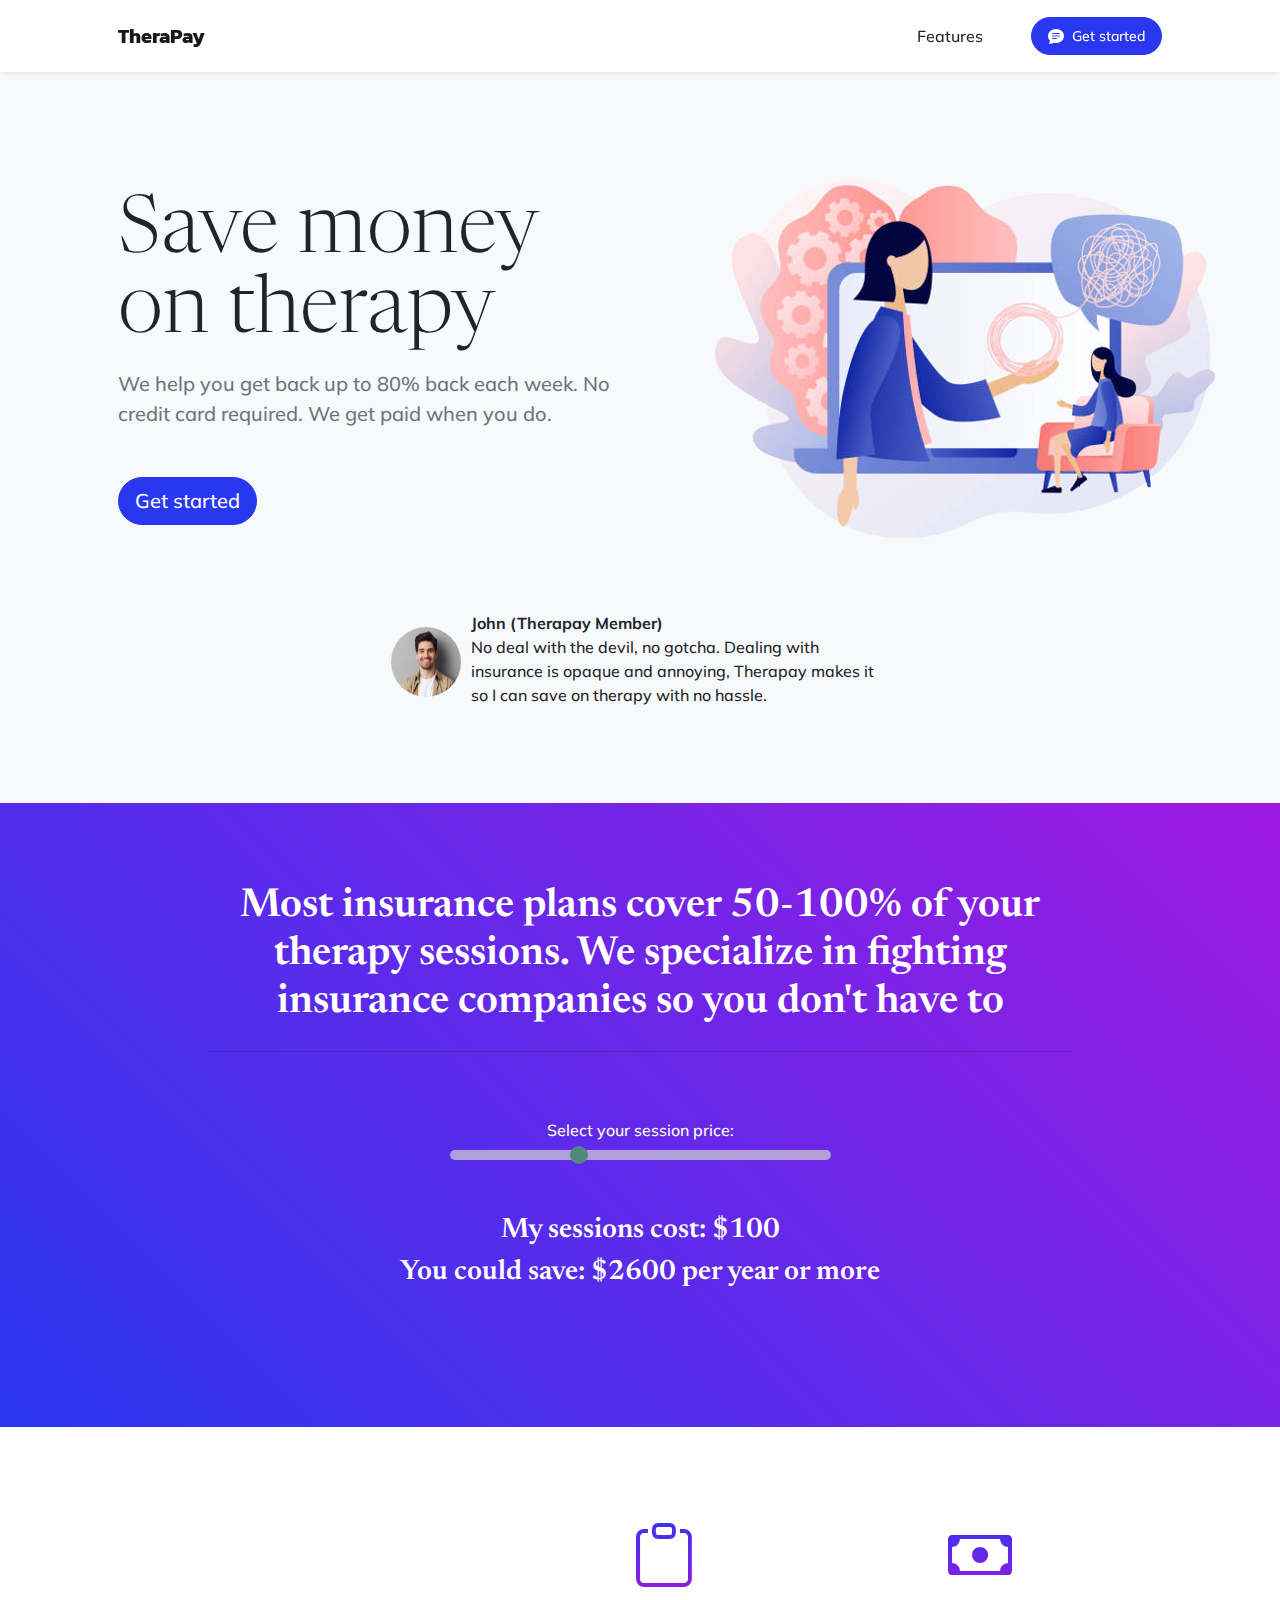
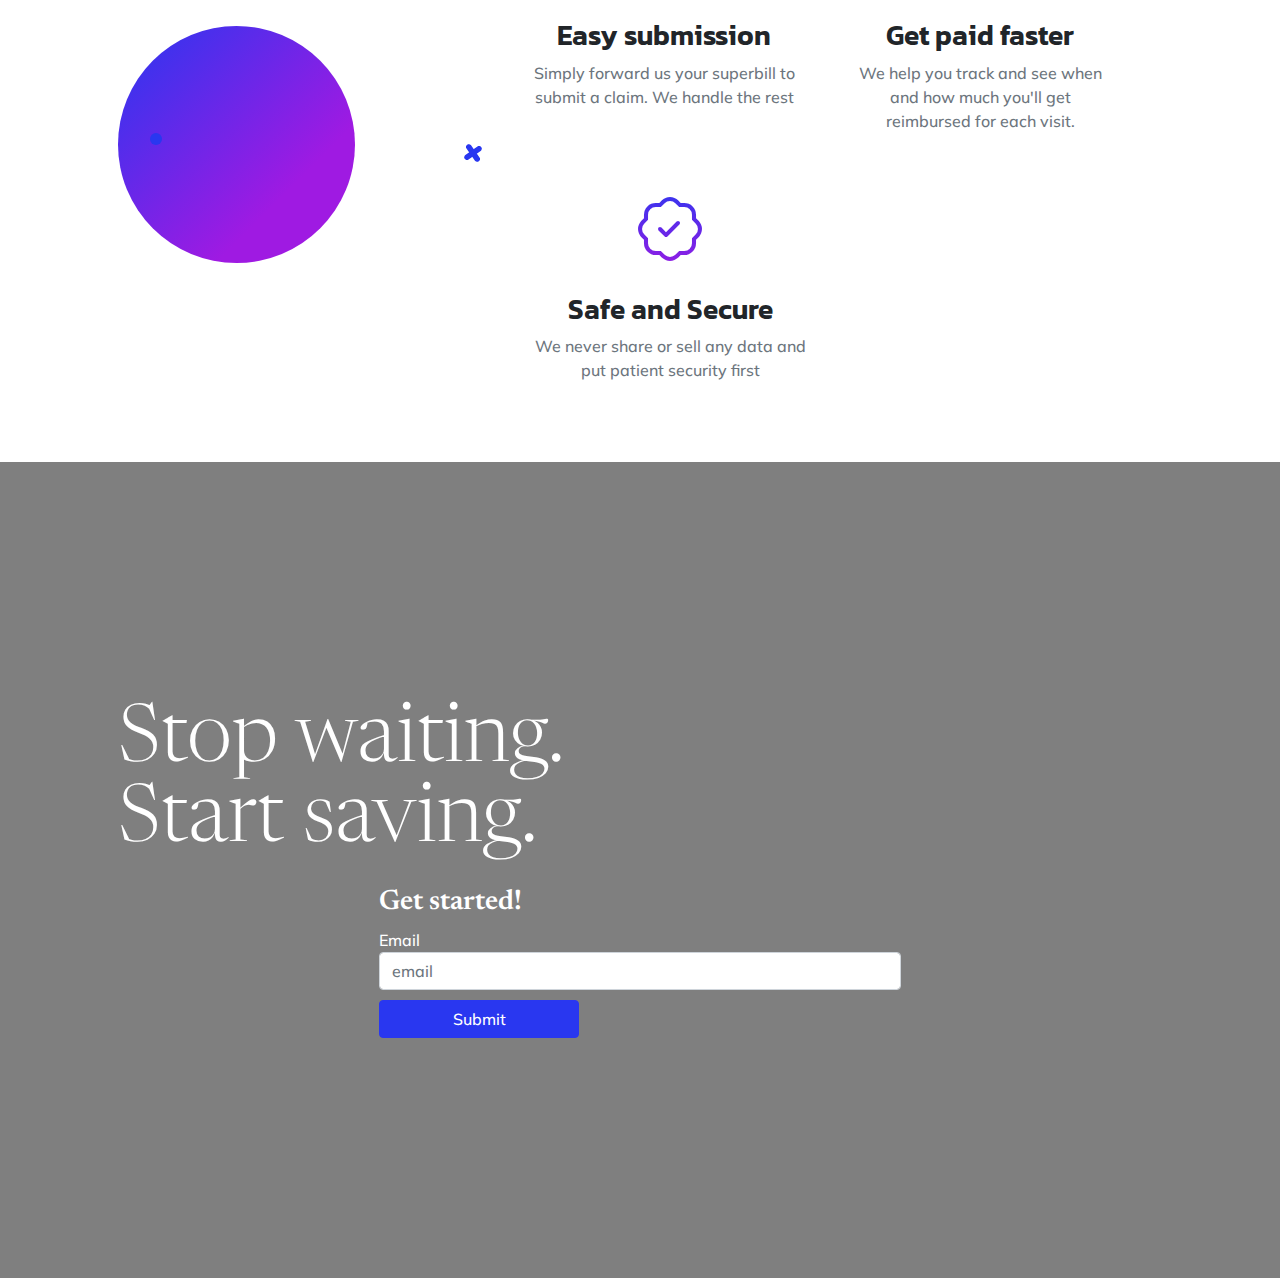
==== index.html @ 112560be "new landing" ====
<!DOCTYPE html>
<html lang="en">

<head>
    <meta charset="utf-8" />
    <meta name="viewport" content="width=device-width, initial-scale=1, shrink-to-fit=no" />
    <meta name="description" content="" />
    <meta name="author" content="" />
    <title>TheraPay</title>
    <link rel="icon" type="image/x-icon" href="assets/favicon.ico" />
    <!-- Bootstrap icons-->
    <link href="https://cdn.jsdelivr.net/npm/bootstrap-icons@1.5.0/font/bootstrap-icons.css" rel="stylesheet" />
    <!-- Google fonts-->
    <link rel="preconnect" href="https://fonts.gstatic.com" />
    <link href="https://fonts.googleapis.com/css2?family=Newsreader:ital,wght@0,600;1,600&amp;display=swap"
        rel="stylesheet" />
    <link
        href="https://fonts.googleapis.com/css2?family=Mulish:ital,wght@0,300;0,500;0,600;0,700;1,300;1,500;1,600;1,700&amp;display=swap"
        rel="stylesheet" />
    <link href="https://fonts.googleapis.com/css2?family=Kanit:ital,wght@0,400;1,400&amp;display=swap"
        rel="stylesheet" />
    <!-- Core theme CSS (includes Bootstrap)-->
    <link href="css/styles.css" rel="stylesheet" />
</head>

<body id="page-top">
    <!-- Navigation-->
    <nav class="navbar navbar-expand-lg navbar-light fixed-top shadow-sm" id="mainNav">
        <div class="container px-5">
            <a class="navbar-brand fw-bold" href="#page-top">TheraPay</a>
            <button class="navbar-toggler" type="button" data-bs-toggle="collapse" data-bs-target="#navbarResponsive"
                aria-controls="navbarResponsive" aria-expanded="false" aria-label="Toggle navigation">
                Menu
                <i class="bi-list"></i>
            </button>
            <div class="collapse navbar-collapse" id="navbarResponsive">
                <ul class="navbar-nav ms-auto me-4 my-3 my-lg-0">
                    <li class="nav-item"><a class="nav-link me-lg-3" href="#features">Features</a></li>
                    <!-- <li class="nav-item"><a class="nav-link me-lg-3" href="#download">Sign Up</a></li> -->
                </ul>
                <a href="#emailForm" class="btn btn-primary rounded-pill px-3 mb-2 mb-lg-0">
                    <span class="d-flex align-items-center">
                        <i class="bi-chat-text-fill me-2"></i>
                        <span class="small">Get started</span>
                    </span>
                </a>
            </div>
        </div>
    </nav>
    <!-- Mashead header-->
    <header class="masthead">
        <div class="container px-5">
            <div class="row gx-5 align-items-center">
                <div class="col-lg-6">
                    <!-- Mashead text and app badges-->
                    <div class="mb-5 mb-lg-0 text-center text-lg-start">
                        <h1 class="display-1 lh-1 mb-3">Save money on therapy</h1>
                        <p class="lead fw-normal text-muted mb-5">We help you get back up to 80% back each week. No
                            credit card required. We get paid when you do.</p>
                        <div class="d-flex flex-column flex-lg-row align-items-center">
                            <a href="#emailForm">
                                <div class="btn btn-primary rounded-pill btn-lg">Get started</div>
                            </a>
                            <!-- <a class="me-lg-3 mb-4 mb-lg-0" href="#!"><img class="app-badge"
                                    src="assets/img/google-play-badge.svg" alt="..." /></a> -->
                            <!-- <a href="#!"><img class="app-badge" src="assets/img/app-store-badge.svg" alt="..." /></a> -->
                        </div>
                    </div>
                </div>
                <div class="col-lg-6">
                    <!-- Masthead device mockup feature-->
                    <!-- <div class="masthead-device-mockup">
                        <svg class="circle" viewBox="0 0 100 100" xmlns="http://www.w3.org/2000/svg">
                            <defs>
                                <linearGradient id="circleGradient" gradientTransform="rotate(45)">
                                    <stop class="gradient-start-color" offset="0%"></stop>
                                    <stop class="gradient-end-color" offset="100%"></stop>
                                </linearGradient>
                            </defs>
                            <circle cx="50" cy="50" r="50"></circle>
                        </svg><svg class="shape-1 d-none d-sm-block" viewBox="0 0 240.83 240.83"
                            xmlns="http://www.w3.org/2000/svg">
                            <rect x="-32.54" y="78.39" width="305.92" height="84.05" rx="42.03"
                                transform="translate(120.42 -49.88) rotate(45)"></rect>
                            <rect x="-32.54" y="78.39" width="305.92" height="84.05" rx="42.03"
                                transform="translate(-49.88 120.42) rotate(-45)"></rect>
                        </svg><svg class="shape-2 d-none d-sm-block" viewBox="0 0 100 100"
                            xmlns="http://www.w3.org/2000/svg">
                            <circle cx="50" cy="50" r="50"></circle>
                        </svg> -->
                    <img src="./assets/img/therapy.png" class="hide-mobile" />
                    <!-- <div class="device-wrapper">
                            <div class="device" data-device="iPhoneX" data-orientation="portrait" data-color="black">
                                <div class="screen bg-black">
                                    
                                </div>
                            </div>
                        </div> -->
                </div>
                <div class="col-lg-6 offset-lg-3" style="margin-top: 35px;align-items: center; justify-content: center; display: flex;">
                    <img src="./assets/john.png" style="height: 70px; width: 70px; border-radius: 100%;">
                    <div style="margin-left: 10px;padding-top: 10px;">
                        <b>John (Therapay Member)</b>
                        <p>No deal with the devil, no gotcha. Dealing with insurance is opaque and annoying,
                            Therapay makes it so I can save on therapy with no hassle.</p>
                    </div>
                </div>
            </div>
        </div>
        </div>
    </header>
    <!-- Quote/testimonial aside-->
    <aside class="text-center bg-gradient-primary-to-secondary">
        <div class="container px-5">
            <div class="row gx-5 justify-content-center">
                <div class="col-xl-10">
                    <div class="h2 fs-1 text-white mb-4">Most insurance plans cover 50-100% of your therapy sessions.
                        We specialize in fighting insurance companies so you don't have to </div>
                    <!-- <img src="assets/img/tnw-logo.svg" alt="..." style="height: 3rem" /> -->
                    <hr />
                    <form class="range-form">
                        <div class="">
                            <div class="col-md-6 offset-md-3">
                                <label for="formControlRange">Select your session price:</label>
                                <input type="range" min="50" max="200" value="100"
                                    class="form-control-range range-slider" id="myRange">
                            </div>
                            <br />
                            <br />
                            <div class="col-md-12">
                                <h3>
                                    My sessions cost: $<span id="demo">0</span>
                                </h3>
                            </div>
                            <div class="col-md-12">
                                <h3>
                                    You could save: $<span id="savings">0</span> per year or more
                                </h3>
                            </div>
                        </div>
                    </form>
                </div>
            </div>
        </div>
    </aside>
    <!-- App features section-->
    <section id="features">
        <div class="container px-5">
            <div class="row gx-5 align-items-center">
                <div class="col-lg-8 order-lg-1 mb-5 mb-lg-0">
                    <div class="container-fluid px-5">
                        <div class="row gx-5">
                            <div class="col-md-6 mb-5">
                                <!-- Feature item-->
                                <div class="text-center">
                                    <i class="bi-clipboard icon-feature text-gradient d-block mb-3"></i>
                                    <h3 class="font-alt">Easy submission</h3>
                                    <p class="text-muted mb-0">Simply forward us your superbill to submit a claim. We
                                        handle the rest</p>
                                </div>
                            </div>
                            <div class="col-md-6 mb-5">
                                <!-- Feature item-->
                                <div class="text-center">
                                    <i class="bi-cash icon-feature text-gradient d-block mb-3"></i>
                                    <h3 class="font-alt">Get paid faster</h3>
                                    <p class="text-muted mb-0">We help you track and see when and how much you'll get
                                        reimbursed for each visit.</p>
                                </div>
                            </div>
                        </div>
                        <div class="row">
                            <!-- <div class="col-md-6 mb-5 mb-md-0">
                                <div class="text-center">
                                    <i class="bi-pen icon-feature text-gradient d-block mb-3"></i>
                                    <h3 class="font-alt">Fair pricing</h3>
                                    <p class="text-muted mb-0">No</p>
                                </div>
                            </div> -->
                            <div class="col-md-6">
                                <!-- Feature item-->
                                <div class="text-center">
                                    <i class="bi-patch-check icon-feature text-gradient d-block mb-3"></i>
                                    <h3 class="font-alt">Safe and Secure</h3>
                                    <p class="text-muted mb-0">We never share or sell any data and put patient security
                                        first </p>
                                </div>
                            </div>
                        </div>
                    </div>
                </div>
                <div class="col-lg-4 order-lg-0">
                    <!-- Features section device mockup-->
                    <div class="features-device-mockup">
                        <svg class="circle" viewBox="0 0 100 100" xmlns="http://www.w3.org/2000/svg">
                            <defs>
                                <linearGradient id="circleGradient" gradientTransform="rotate(45)">
                                    <stop class="gradient-start-color" offset="0%"></stop>
                                    <stop class="gradient-end-color" offset="100%"></stop>
                                </linearGradient>
                            </defs>
                            <circle cx="50" cy="50" r="50"></circle>
                        </svg><svg class="shape-1 d-none d-sm-block" viewBox="0 0 240.83 240.83"
                            xmlns="http://www.w3.org/2000/svg">
                            <rect x="-32.54" y="78.39" width="305.92" height="84.05" rx="42.03"
                                transform="translate(120.42 -49.88) rotate(45)"></rect>
                            <rect x="-32.54" y="78.39" width="305.92" height="84.05" rx="42.03"
                                transform="translate(-49.88 120.42) rotate(-45)"></rect>
                        </svg><svg class="shape-2 d-none d-sm-block" viewBox="0 0 100 100"
                            xmlns="http://www.w3.org/2000/svg">
                            <circle cx="50" cy="50" r="50"></circle>
                        </svg>
                        <!-- <div class="device-wrapper">
                            <div class="device" data-device="iPhoneX" data-orientation="portrait" data-color="black">
                                <div class="screen bg-black">
                                    <video muted="muted" autoplay="" loop="" style="max-width: 100%; height: 100%">
                                        <source src="assets/img/demo-screen.mp4" type="video/mp4" />
                                    </video>
                                </div>
                            </div>
                        </div> -->
                    </div>
                </div>
            </div>
        </div>
    </section>
    <!-- Basic features section-->
    <!-- <section class="bg-light">
        <div class="container px-5">
            <div class="row gx-5 align-items-center justify-content-center justify-content-lg-between">
                <div class="col-12 col-lg-5">
                    <h2 class="display-4 lh-1 mb-4">Enter a new age of web design</h2>
                    <p class="lead fw-normal text-muted mb-5 mb-lg-0">This section is perfect for featuring some
                        information about your application, why it was built, the problem it solves, or anything else!
                        There's plenty of space for text here, so don't worry about writing too much.</p>
                </div>
                <div class="col-sm-8 col-md-6">
                    <div class="px-5 px-sm-0"><img class="img-fluid rounded-circle"
                            src="https://source.unsplash.com/u8Jn2rzYIps/900x900" alt="..." /></div>
                </div>
            </div>
        </div>
    </section> -->
    <!-- Call to action section-->
    <section class="cta">
        <div class="cta-content">
            <div class="container px-5">
                <h2 class="text-white display-1 lh-1 mb-4">
                    Stop waiting.
                    <br />
                    Start saving.
                </h2>
                <!-- <a class="btn btn-outline-light py-3 px-4 rounded-pill" href="https://quiz.gettherapay.com">Sign up</a> -->
                <form id="emailForm" action="https://formspree.io/f/mvonblrw" method="POST"
                    class="col-lg-6 col-sm-12 col offset-lg-3" style="color:white;">
                    <div class="form-group">
                        <h3>Get started!</h3>
                        <label for="email">Email</label>
                        <input name='email' type="email" class="form-control" id="email" aria-describedby="email"
                            placeholder="email">
                    </div>
                    <button type="submit" class="btn btn-primary" style="margin-top: 10px;width: 200px;">Submit</button>
                </form>
            </div>
        </div>
    </section>
    <!-- App badge section-->
    <!-- <section class="bg-gradient-primary-to-secondary" id="download">
        <div class="container px-5">
            <h2 class="text-center text-white font-alt mb-4">Coming soon!</h2>
            <div class="d-flex flex-column flex-lg-row align-items-center justify-content-center">
                <a class="me-lg-3 mb-4 mb-lg-0" href="#!"><img class="app-badge" src="assets/img/google-play-badge.svg"
                        alt="..." /></a>
                <a href="#!"><img class="app-badge" src="assets/img/app-store-badge.svg" alt="..." /></a>
            </div>
        </div>
    </section> -->
    <!-- Footer-->
    <!-- <footer class="bg-black text-center py-5">
        <div class="container px-5">
            <div class="text-white-50 small">
                <div class="mb-2">&copy; Your Website 2022. All Rights Reserved.</div>
                <a href="#!">Privacy</a>
                <span class="mx-1">&middot;</span>
                <a href="#!">Terms</a>
                <span class="mx-1">&middot;</span>
                <a href="#!">FAQ</a>
            </div>
        </div>
    </footer> -->
    <!-- Feedback Modal-->

    <!-- Bootstrap core JS-->
    <script src="https://cdn.jsdelivr.net/npm/bootstrap@5.1.3/dist/js/bootstrap.bundle.min.js"></script>
    <!-- Core theme JS-->
    <script src="js/scripts.js"></script>
    <!-- * * * * * * * * * * * * * * * * * * * * * * * * * * * * * * * * * * * * * * * *-->
    <!-- * *                               SB Forms JS                               * *-->
    <!-- * * Activate your form at https://startbootstrap.com/solution/contact-forms * *-->
    <!-- * * * * * * * * * * * * * * * * * * * * * * * * * * * * * * * * * * * * * * * *-->
    <script src="https://cdn.startbootstrap.com/sb-forms-latest.js"></script>
</body>

</html>
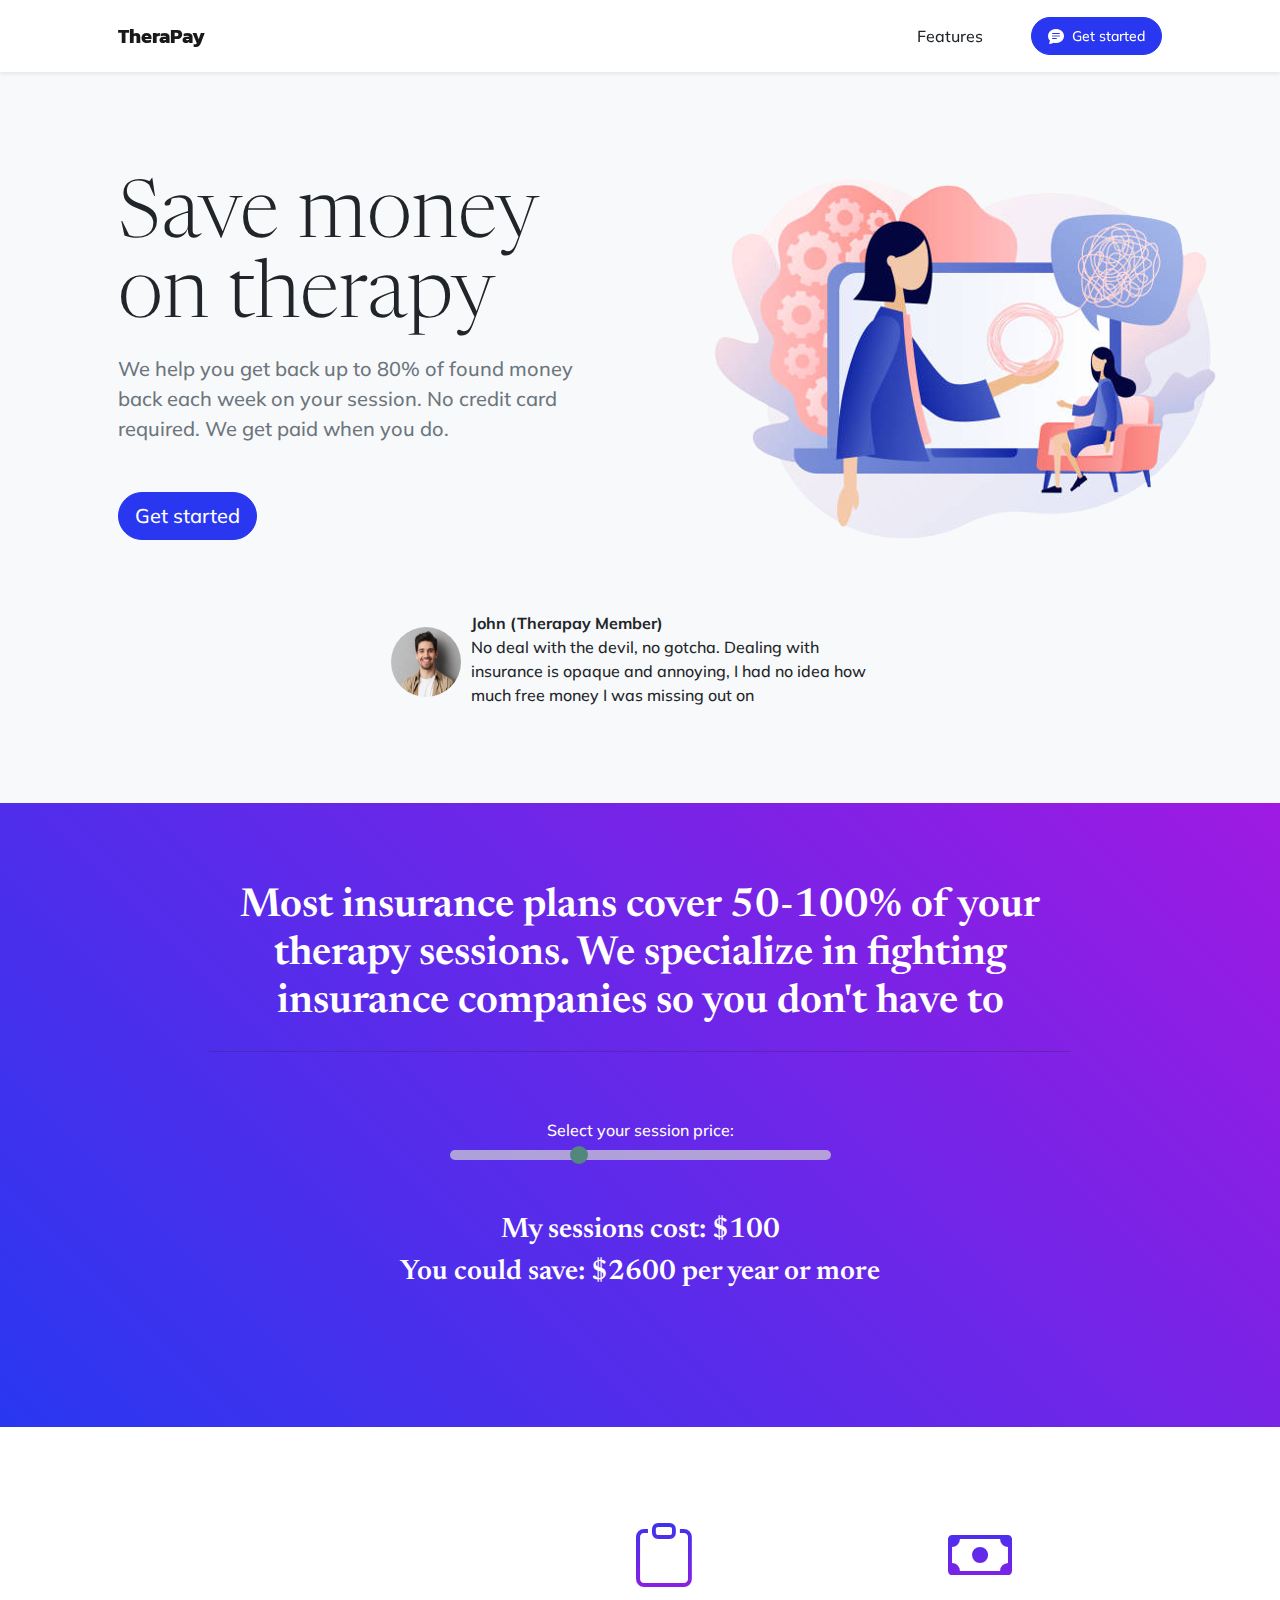
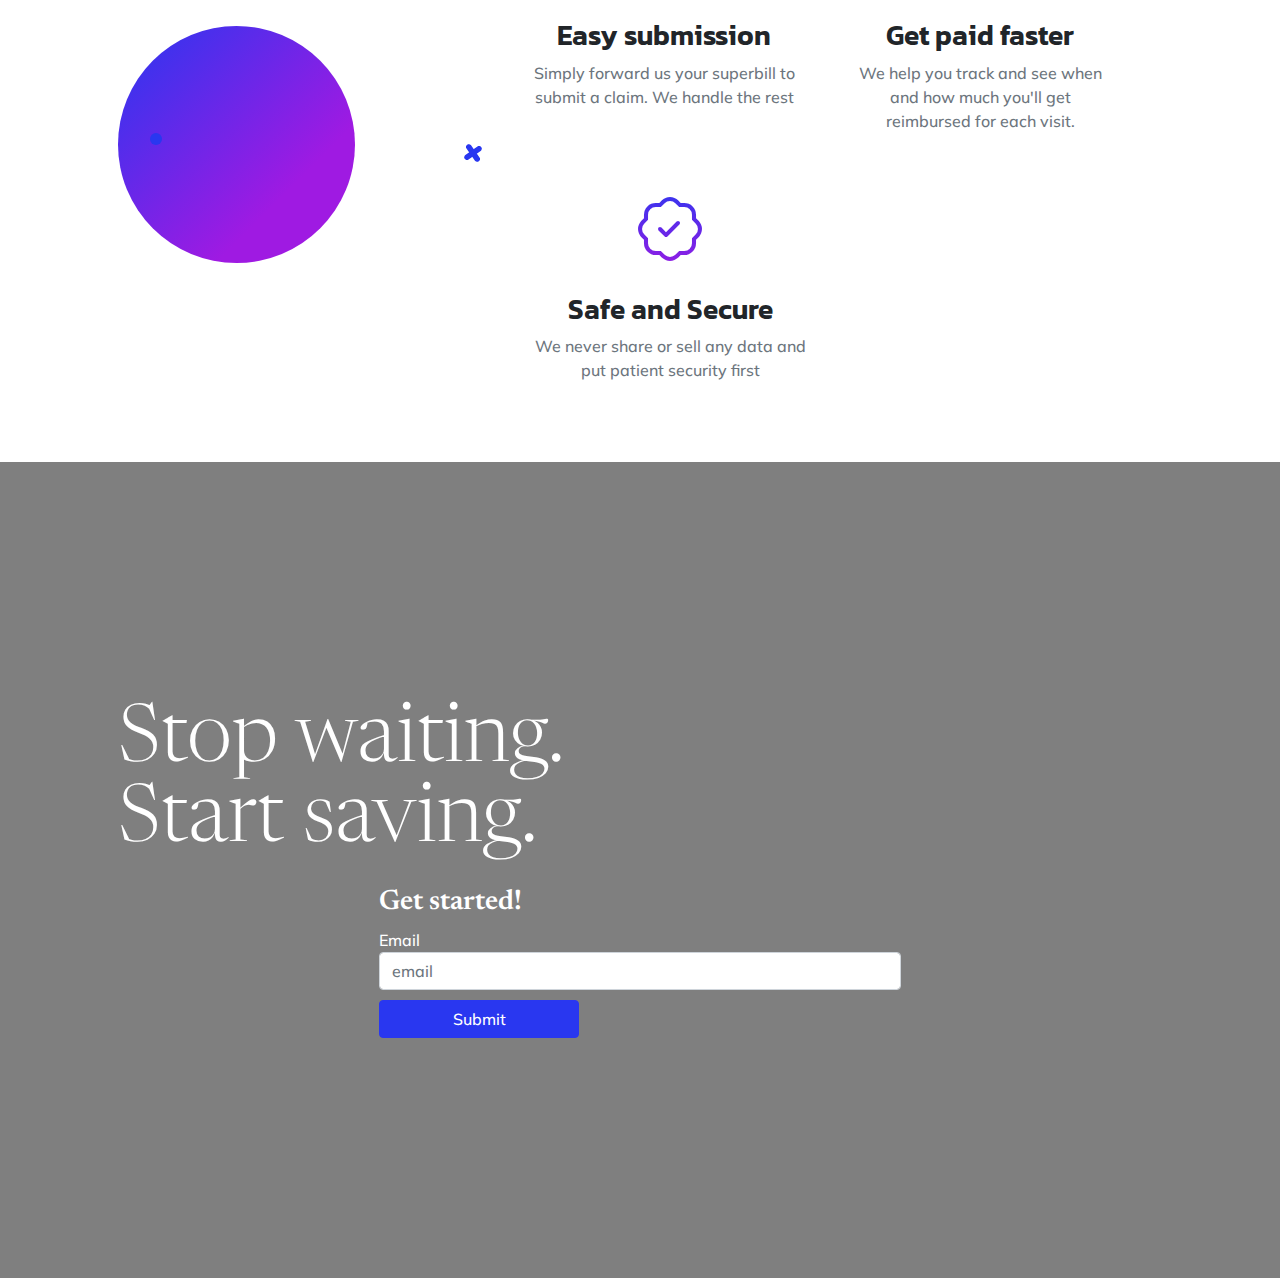
==== commit 1e3ae640: "text" ====
--- a/index.html
+++ b/index.html
@@ -21,6 +21,32 @@
         rel="stylesheet" />
     <!-- Core theme CSS (includes Bootstrap)-->
     <link href="css/styles.css" rel="stylesheet" />
+    <!-- Google tag (gtag.js) -->
+<script async src="https://www.googletagmanager.com/gtag/js?id=G-S9ZMP44QH0"></script>
+<script>
+  window.dataLayer = window.dataLayer || [];
+  function gtag(){dataLayer.push(arguments);}
+  gtag('js', new Date());
+
+  gtag('config', 'G-S9ZMP44QH0');
+</script>
+<!-- Meta Pixel Code -->
+<script>
+!function(f,b,e,v,n,t,s)
+{if(f.fbq)return;n=f.fbq=function(){n.callMethod?
+n.callMethod.apply(n,arguments):n.queue.push(arguments)};
+if(!f._fbq)f._fbq=n;n.push=n;n.loaded=!0;n.version='2.0';
+n.queue=[];t=b.createElement(e);t.async=!0;
+t.src=v;s=b.getElementsByTagName(e)[0];
+s.parentNode.insertBefore(t,s)}(window, document,'script',
+'https://connect.facebook.net/en_US/fbevents.js');
+fbq('init', '743054514490361');
+fbq('track', 'PageView');
+</script>
+<noscript><img height="1" width="1" style="display:none"
+src="https://www.facebook.com/tr?id=743054514490361&ev=PageView&noscript=1"
+/></noscript>
+<!-- End Meta Pixel Code -->
 </head>
 
 <body id="page-top">
@@ -55,7 +81,7 @@
                     <!-- Mashead text and app badges-->
                     <div class="mb-5 mb-lg-0 text-center text-lg-start">
                         <h1 class="display-1 lh-1 mb-3">Save money on therapy</h1>
-                        <p class="lead fw-normal text-muted mb-5">We help you get back up to 80% back each week. No
+                        <p class="lead fw-normal text-muted mb-5">We help you get back up to 80% of found money back each week on your session. No
                             credit card required. We get paid when you do.</p>
                         <div class="d-flex flex-column flex-lg-row align-items-center">
                             <a href="#emailForm">
@@ -102,7 +128,7 @@
                     <div style="margin-left: 10px;padding-top: 10px;">
                         <b>John (Therapay Member)</b>
                         <p>No deal with the devil, no gotcha. Dealing with insurance is opaque and annoying,
-                            Therapay makes it so I can save on therapy with no hassle.</p>
+                            I had no idea how much free money I was missing out on</p>
                     </div>
                 </div>
             </div>
@@ -289,7 +315,6 @@
         </div>
     </footer> -->
     <!-- Feedback Modal-->
-
     <!-- Bootstrap core JS-->
     <script src="https://cdn.jsdelivr.net/npm/bootstrap@5.1.3/dist/js/bootstrap.bundle.min.js"></script>
     <!-- Core theme JS-->
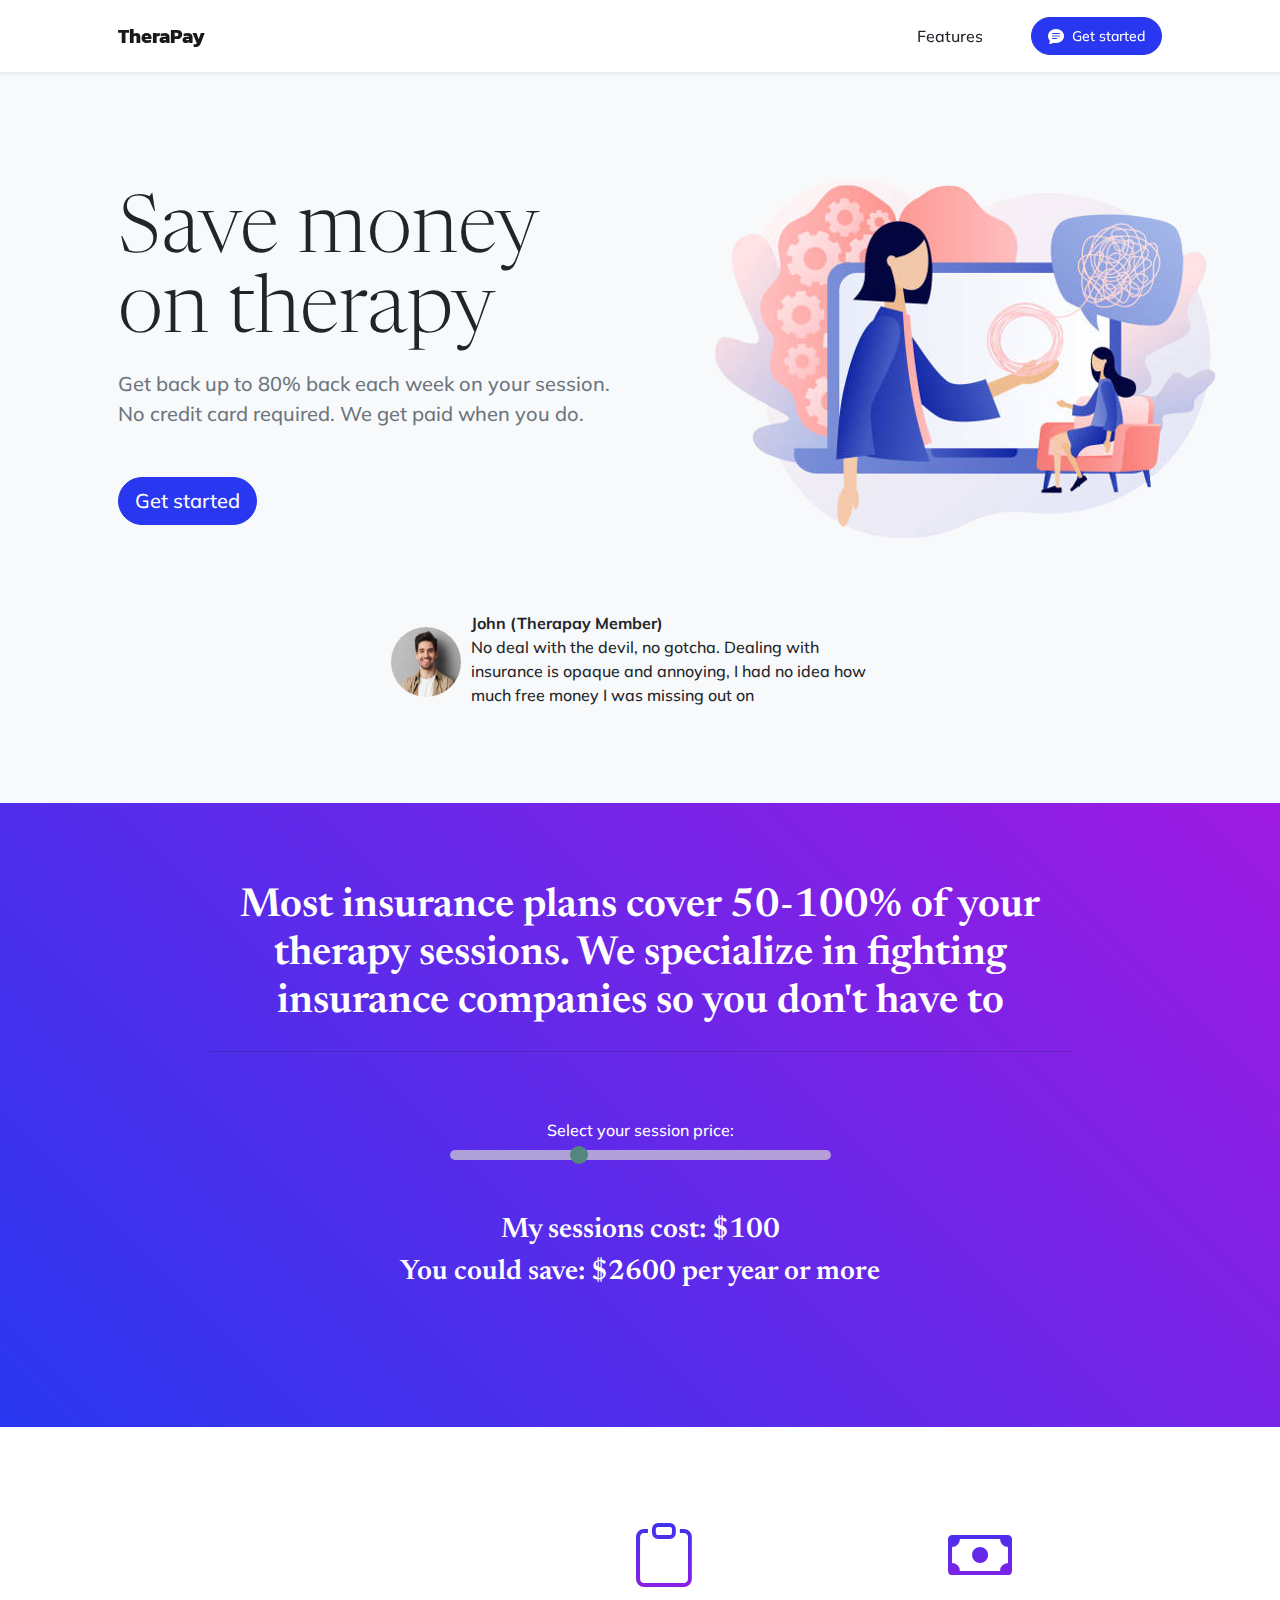
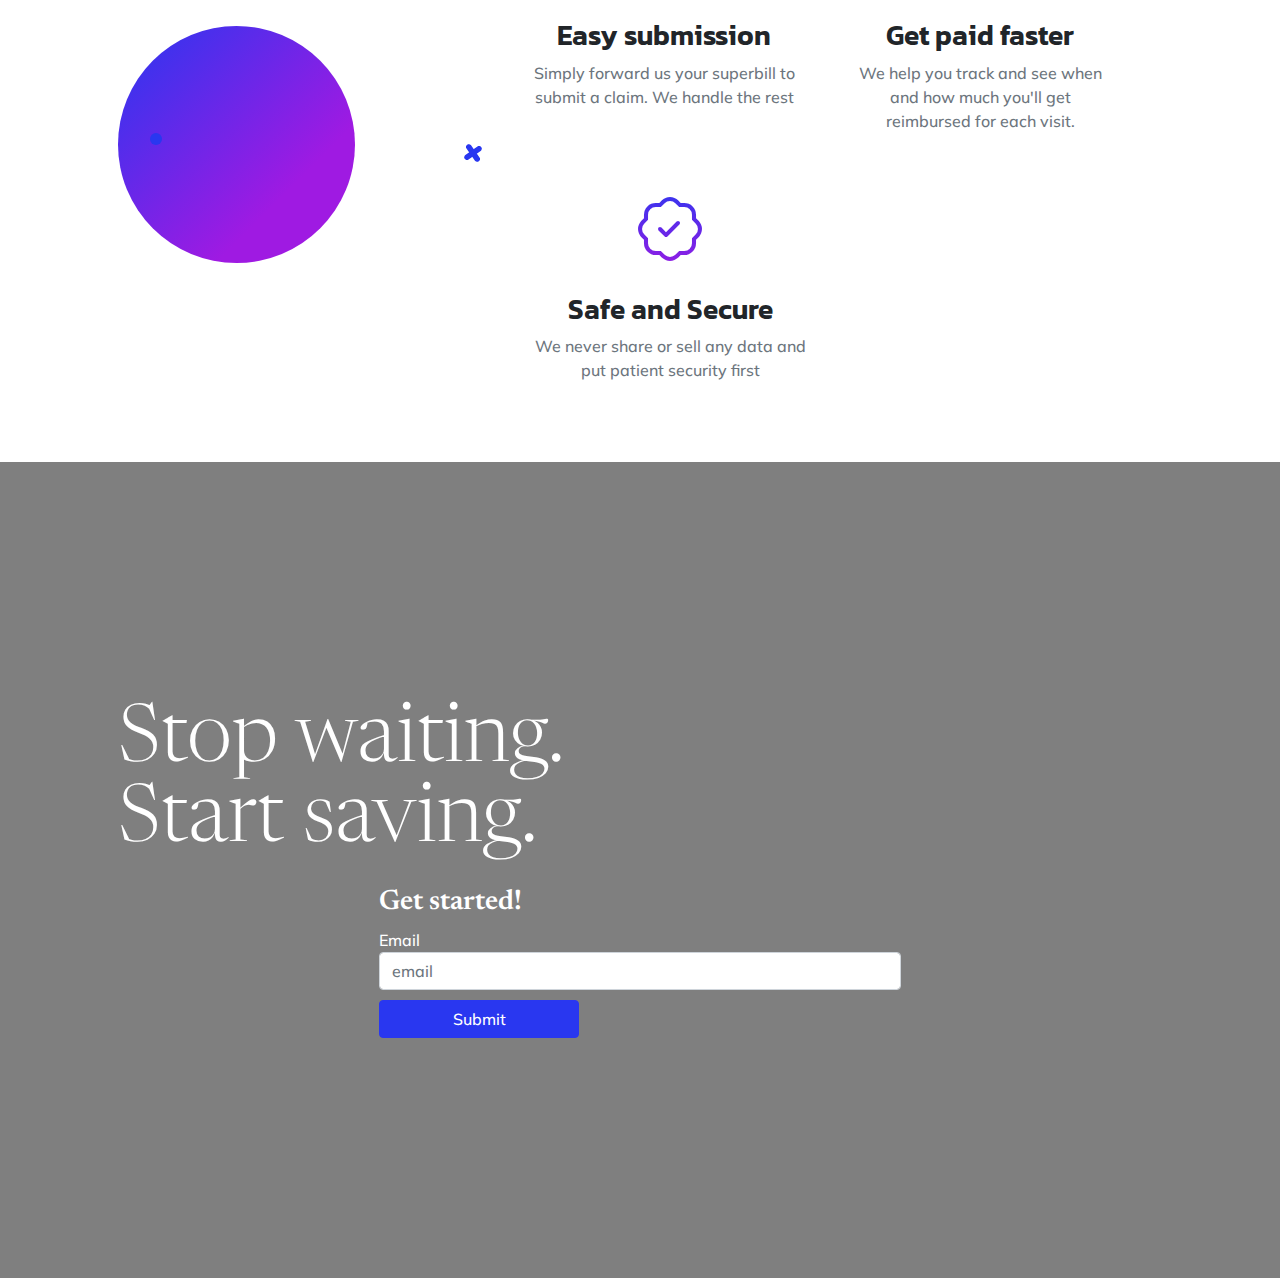
==== commit 42628b69: "text" ====
--- a/index.html
+++ b/index.html
@@ -81,7 +81,7 @@
                     <!-- Mashead text and app badges-->
                     <div class="mb-5 mb-lg-0 text-center text-lg-start">
                         <h1 class="display-1 lh-1 mb-3">Save money on therapy</h1>
-                        <p class="lead fw-normal text-muted mb-5">We help you get back up to 80% of found money back each week on your session. No
+                        <p class="lead fw-normal text-muted mb-5">Get back up to 80% back each week on your session. No
                             credit card required. We get paid when you do.</p>
                         <div class="d-flex flex-column flex-lg-row align-items-center">
                             <a href="#emailForm">
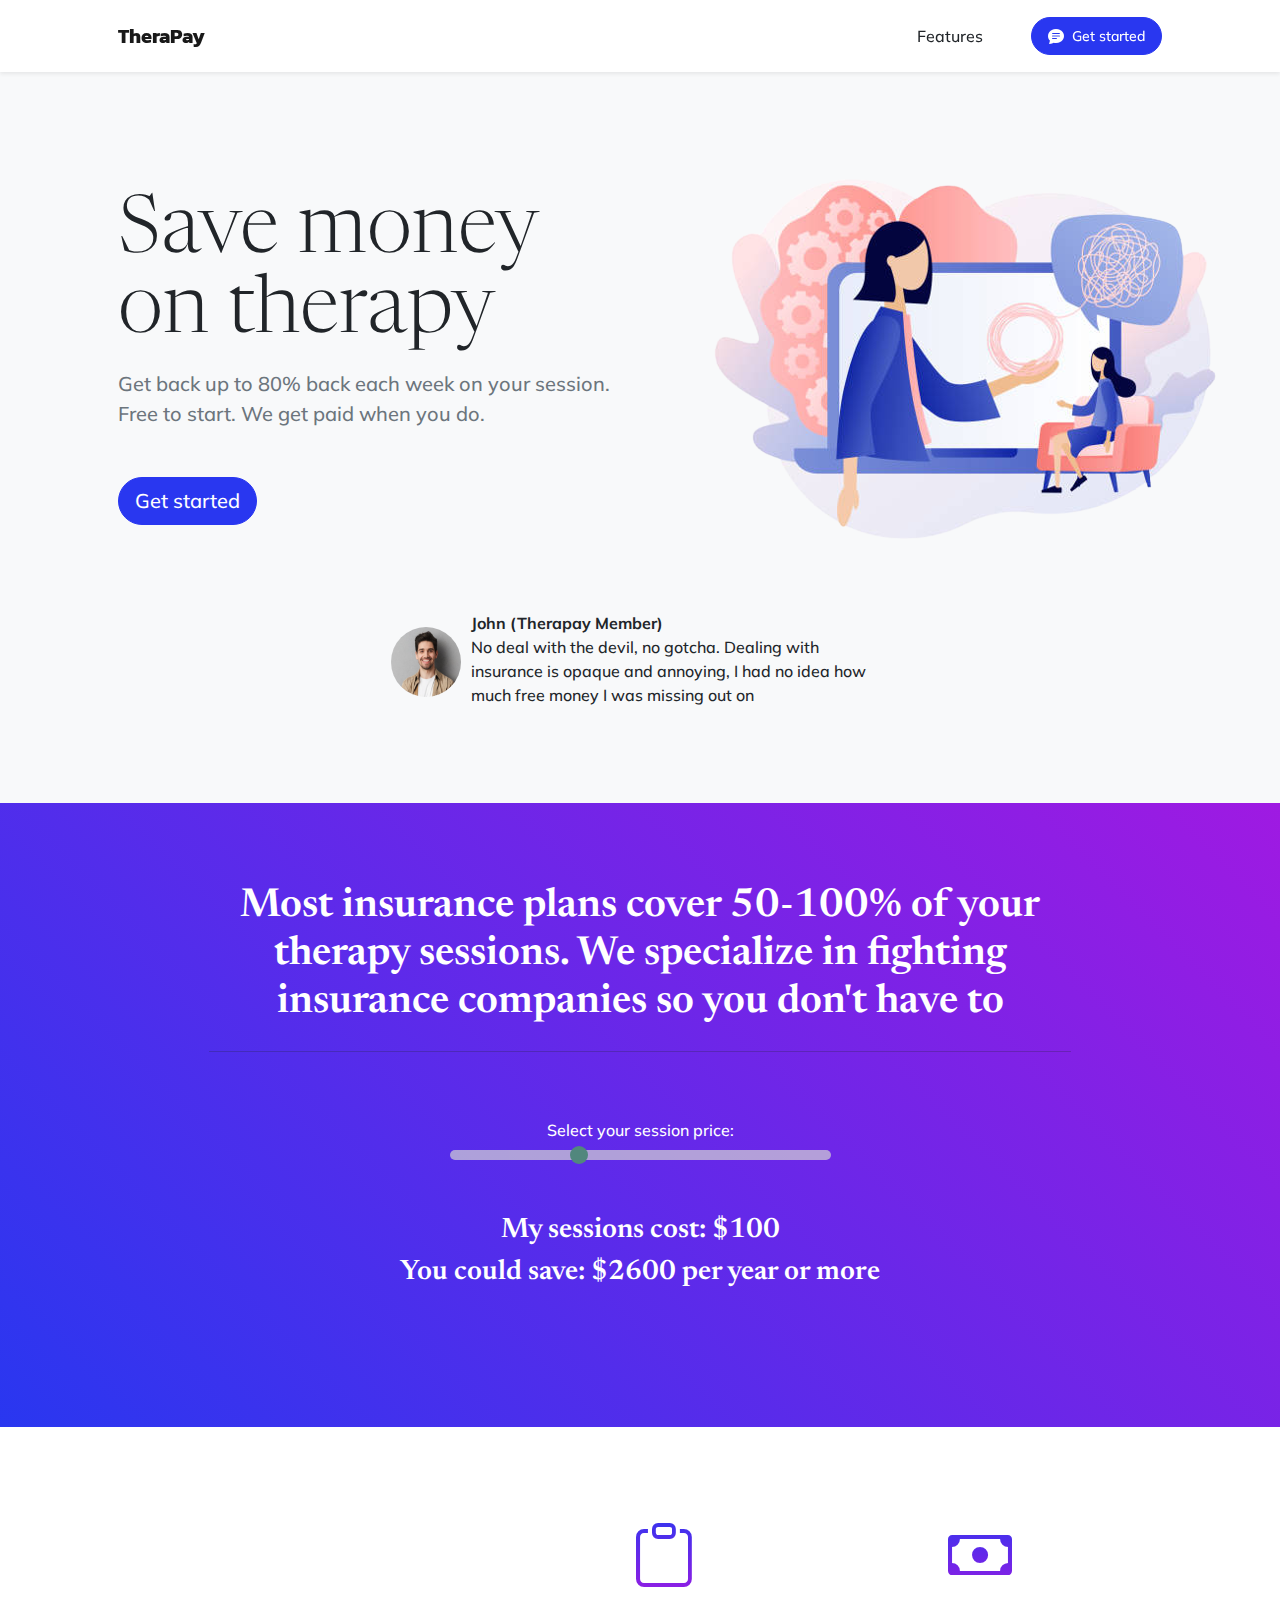
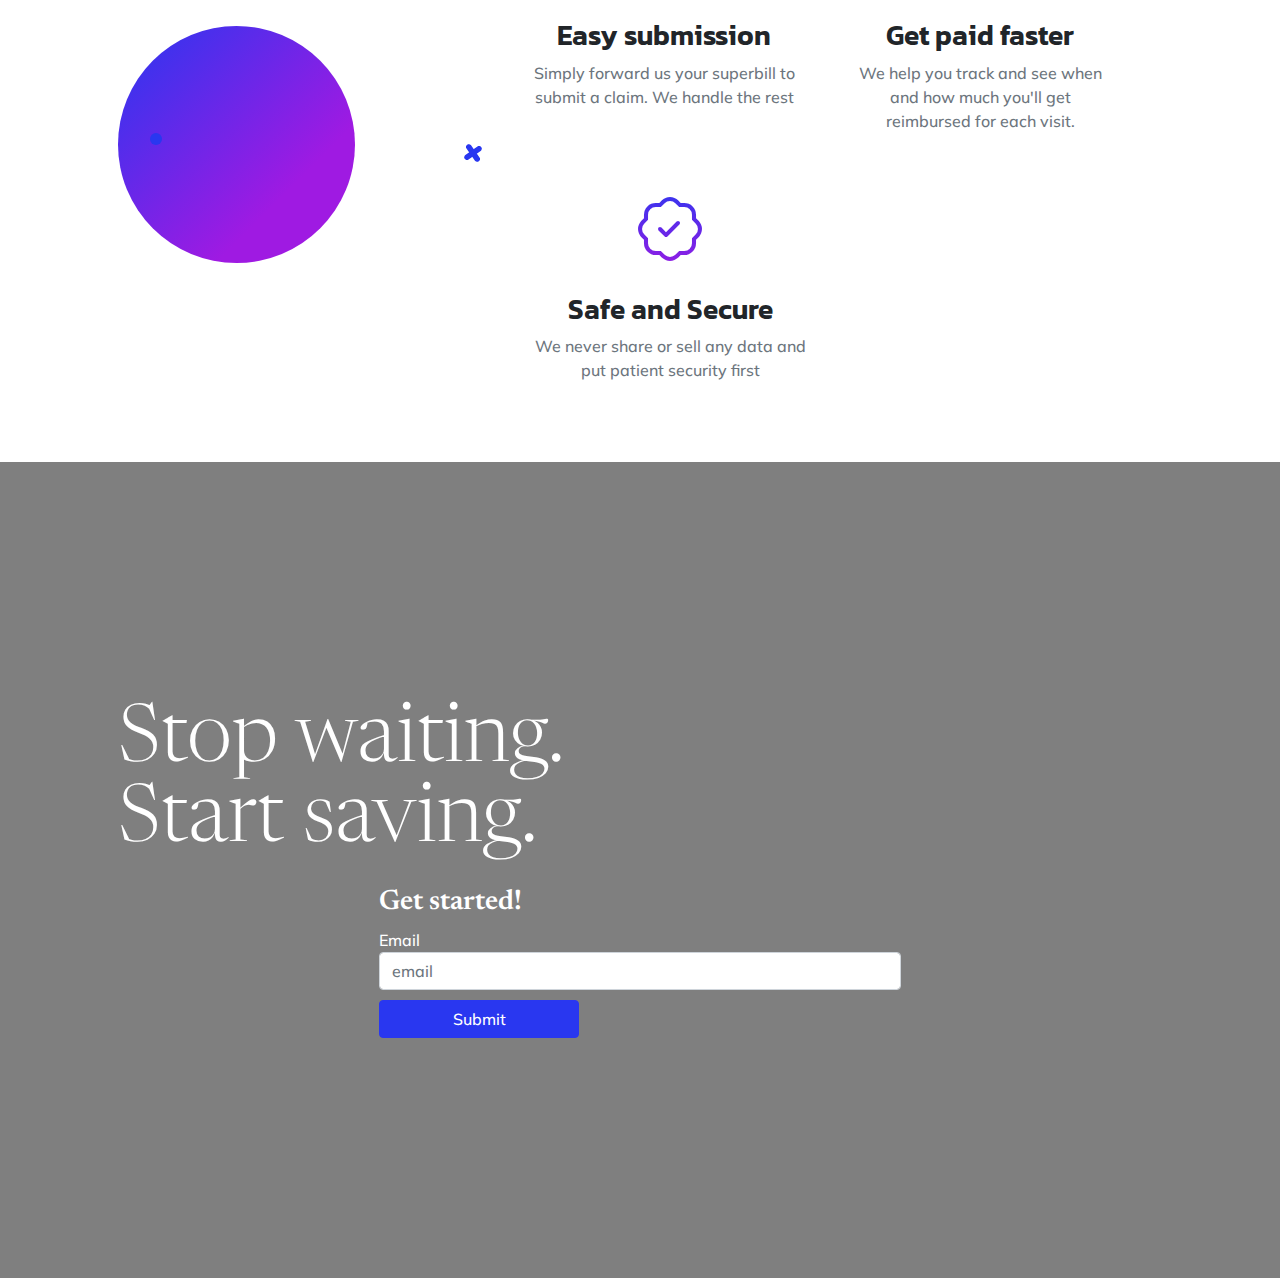
==== commit de94abce: "text" ====
--- a/index.html
+++ b/index.html
@@ -81,8 +81,7 @@
                     <!-- Mashead text and app badges-->
                     <div class="mb-5 mb-lg-0 text-center text-lg-start">
                         <h1 class="display-1 lh-1 mb-3">Save money on therapy</h1>
-                        <p class="lead fw-normal text-muted mb-5">Get back up to 80% back each week on your session. No
-                            credit card required. We get paid when you do.</p>
+                        <p class="lead fw-normal text-muted mb-5">Get back up to 80% back each week on your session. Free to start. We get paid when you do.</p>
                         <div class="d-flex flex-column flex-lg-row align-items-center">
                             <a href="#emailForm">
                                 <div class="btn btn-primary rounded-pill btn-lg">Get started</div>
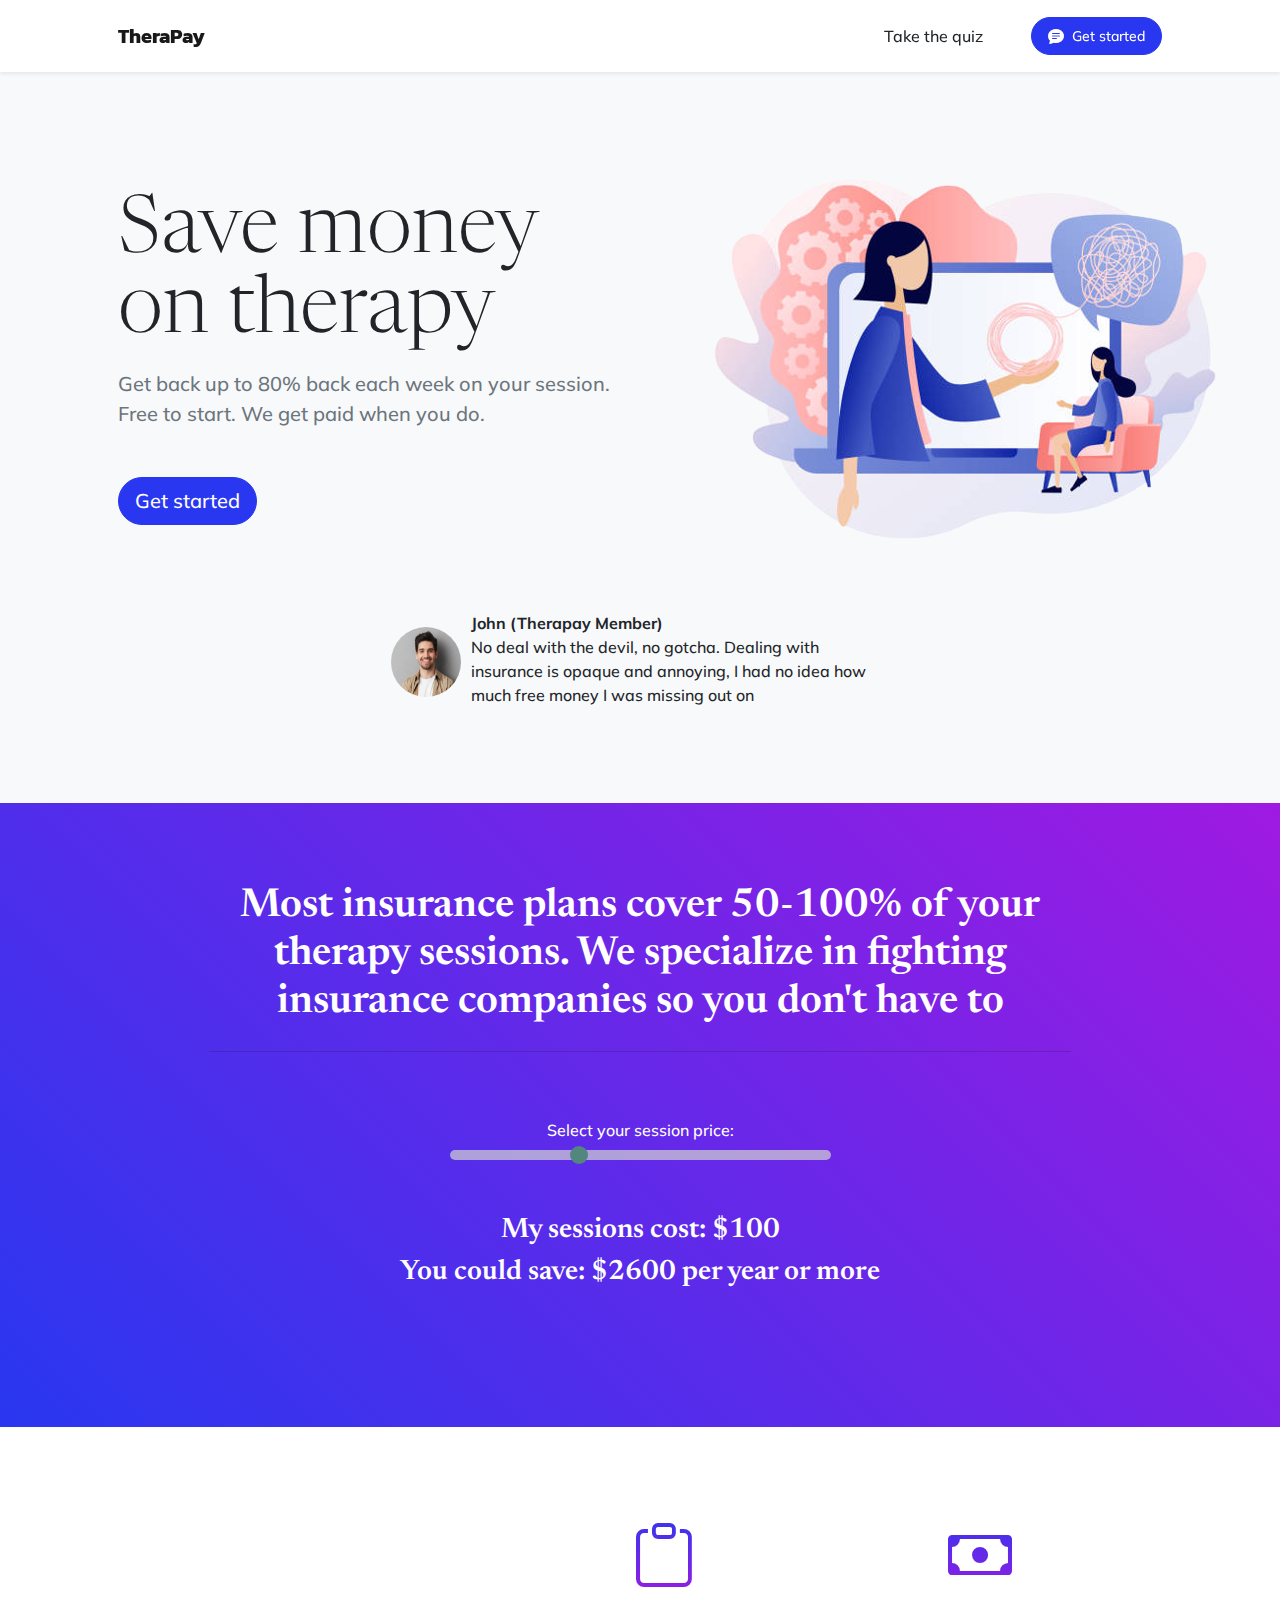
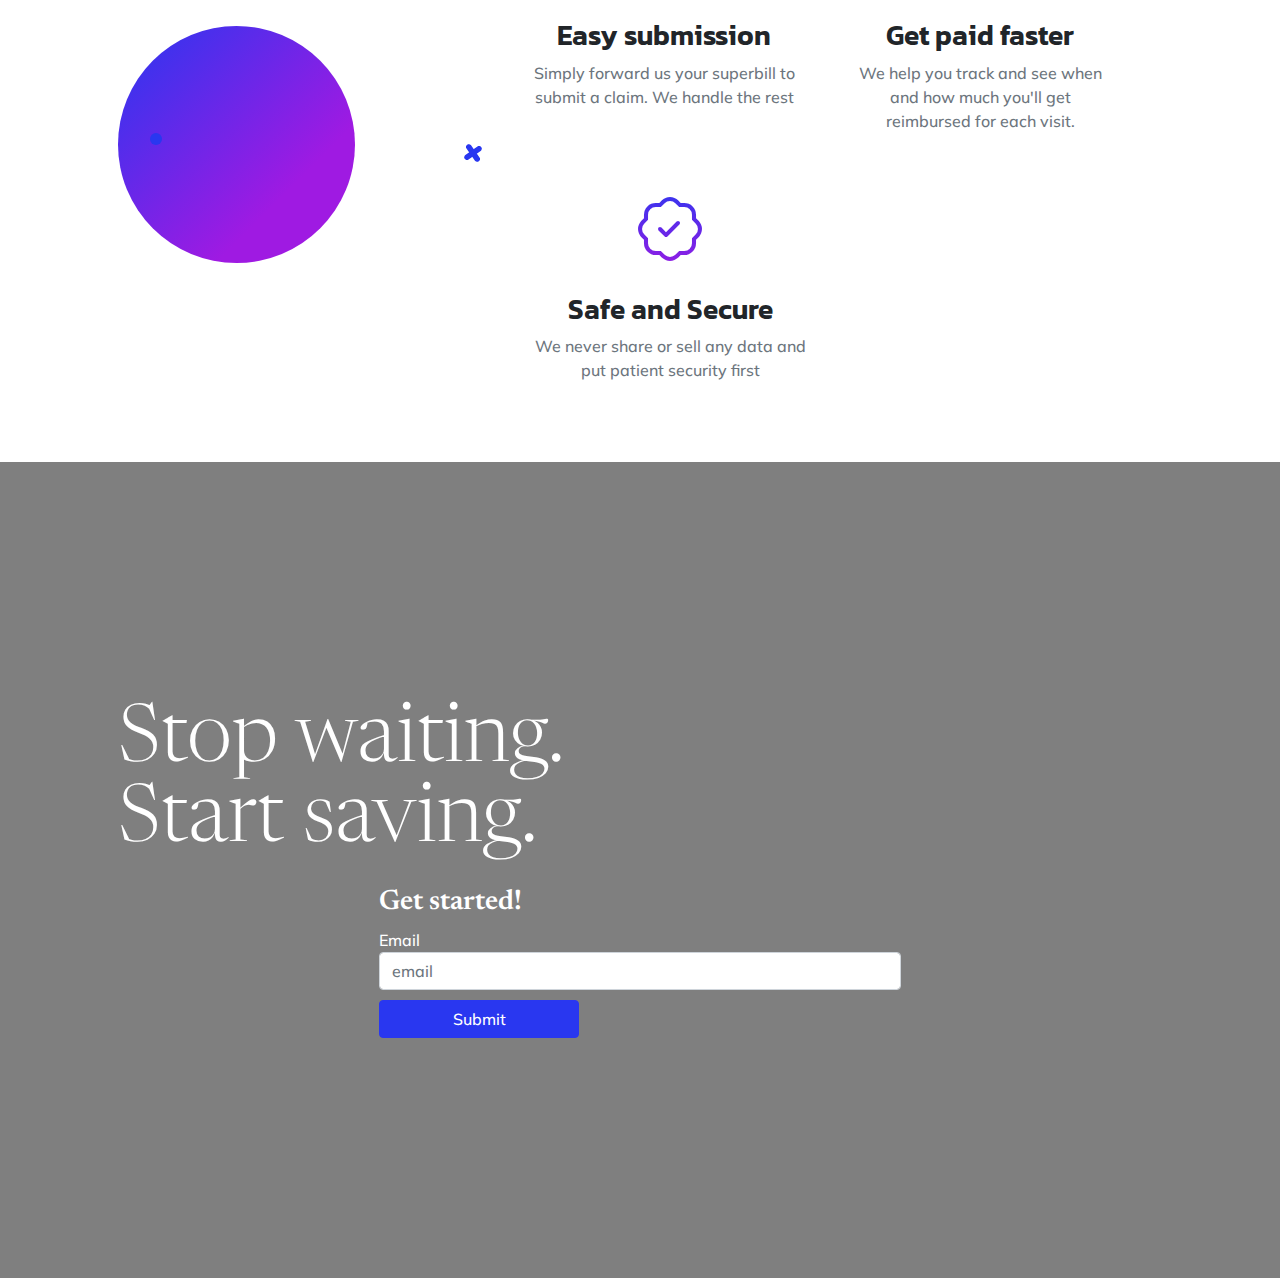
==== commit 3a3894a0: "fix" ====
--- a/index.html
+++ b/index.html
@@ -61,7 +61,7 @@
             </button>
             <div class="collapse navbar-collapse" id="navbarResponsive">
                 <ul class="navbar-nav ms-auto me-4 my-3 my-lg-0">
-                    <li class="nav-item"><a class="nav-link me-lg-3" href="#features">Features</a></li>
+                    <li class="nav-item"><a class="nav-link me-lg-3" href="https://quiz.gettherapay.com">Take the quiz</a></li>
                     <!-- <li class="nav-item"><a class="nav-link me-lg-3" href="#download">Sign Up</a></li> -->
                 </ul>
                 <a href="#emailForm" class="btn btn-primary rounded-pill px-3 mb-2 mb-lg-0">
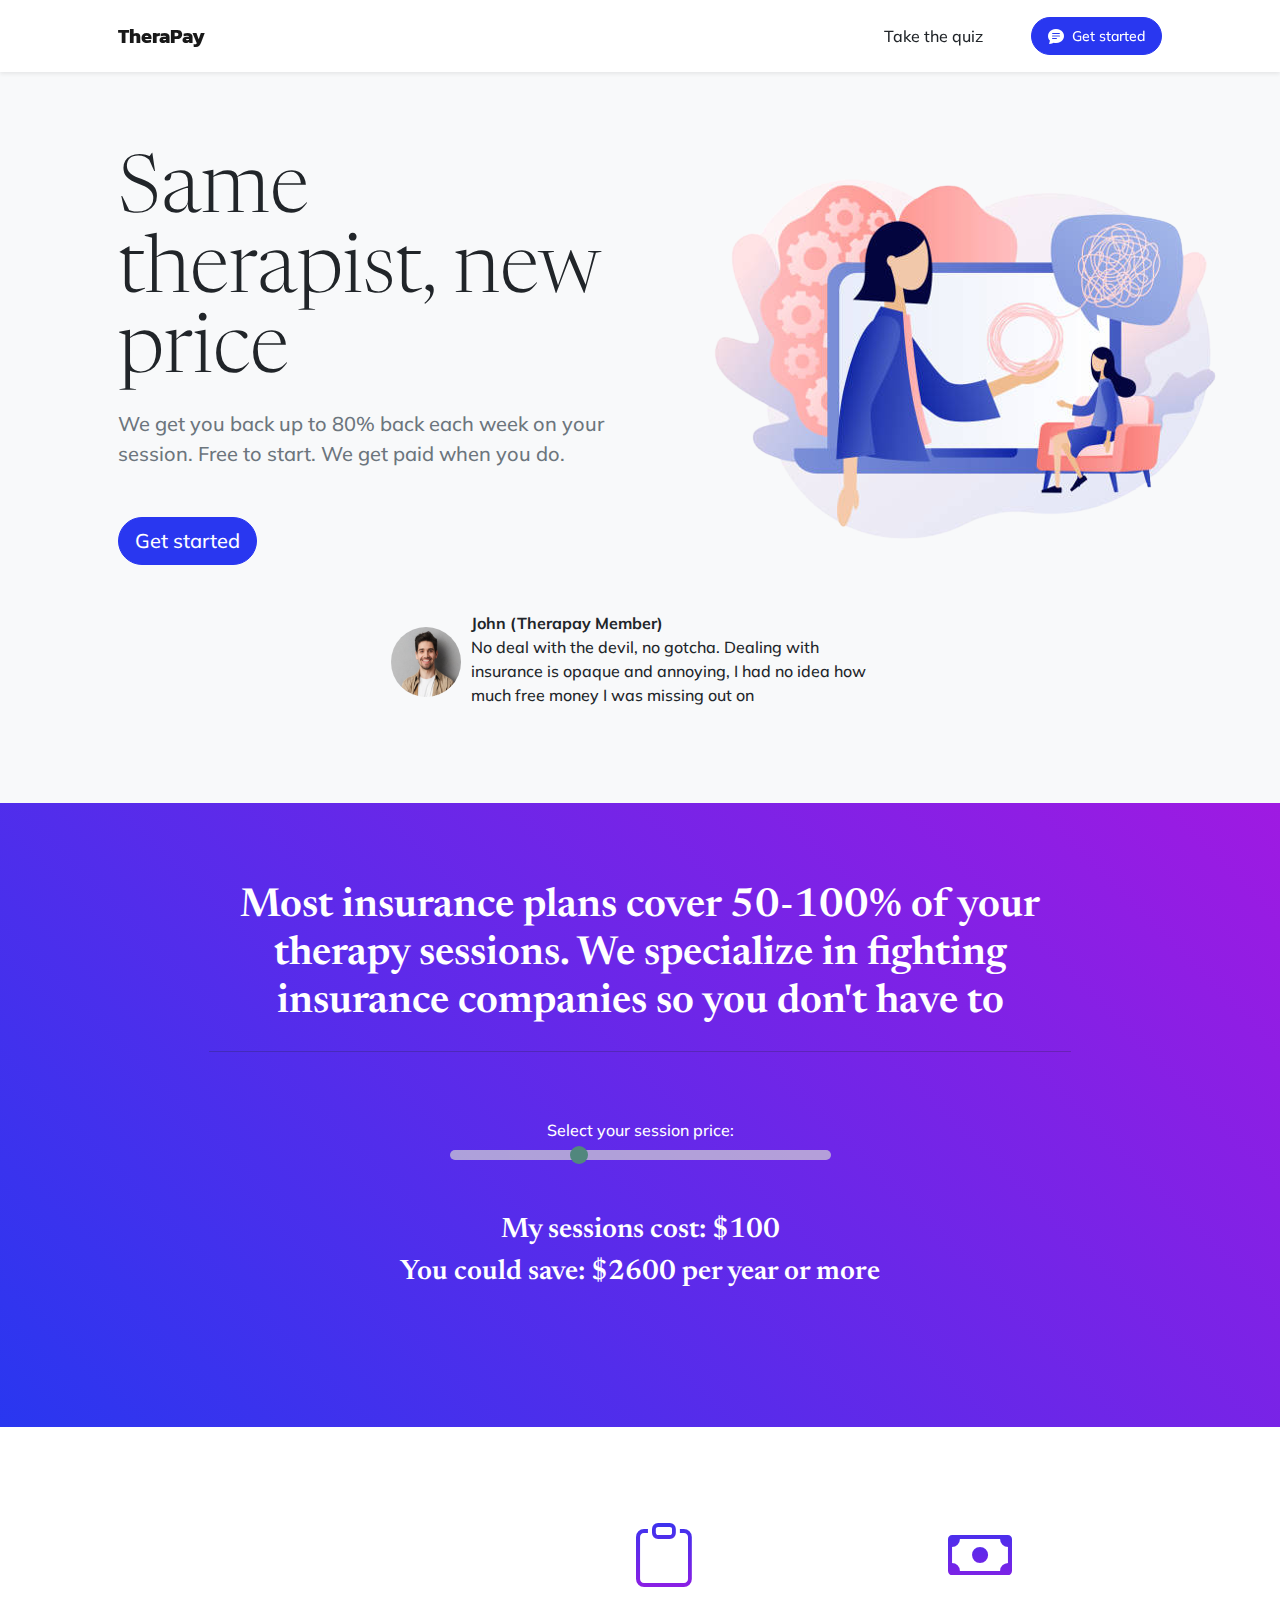
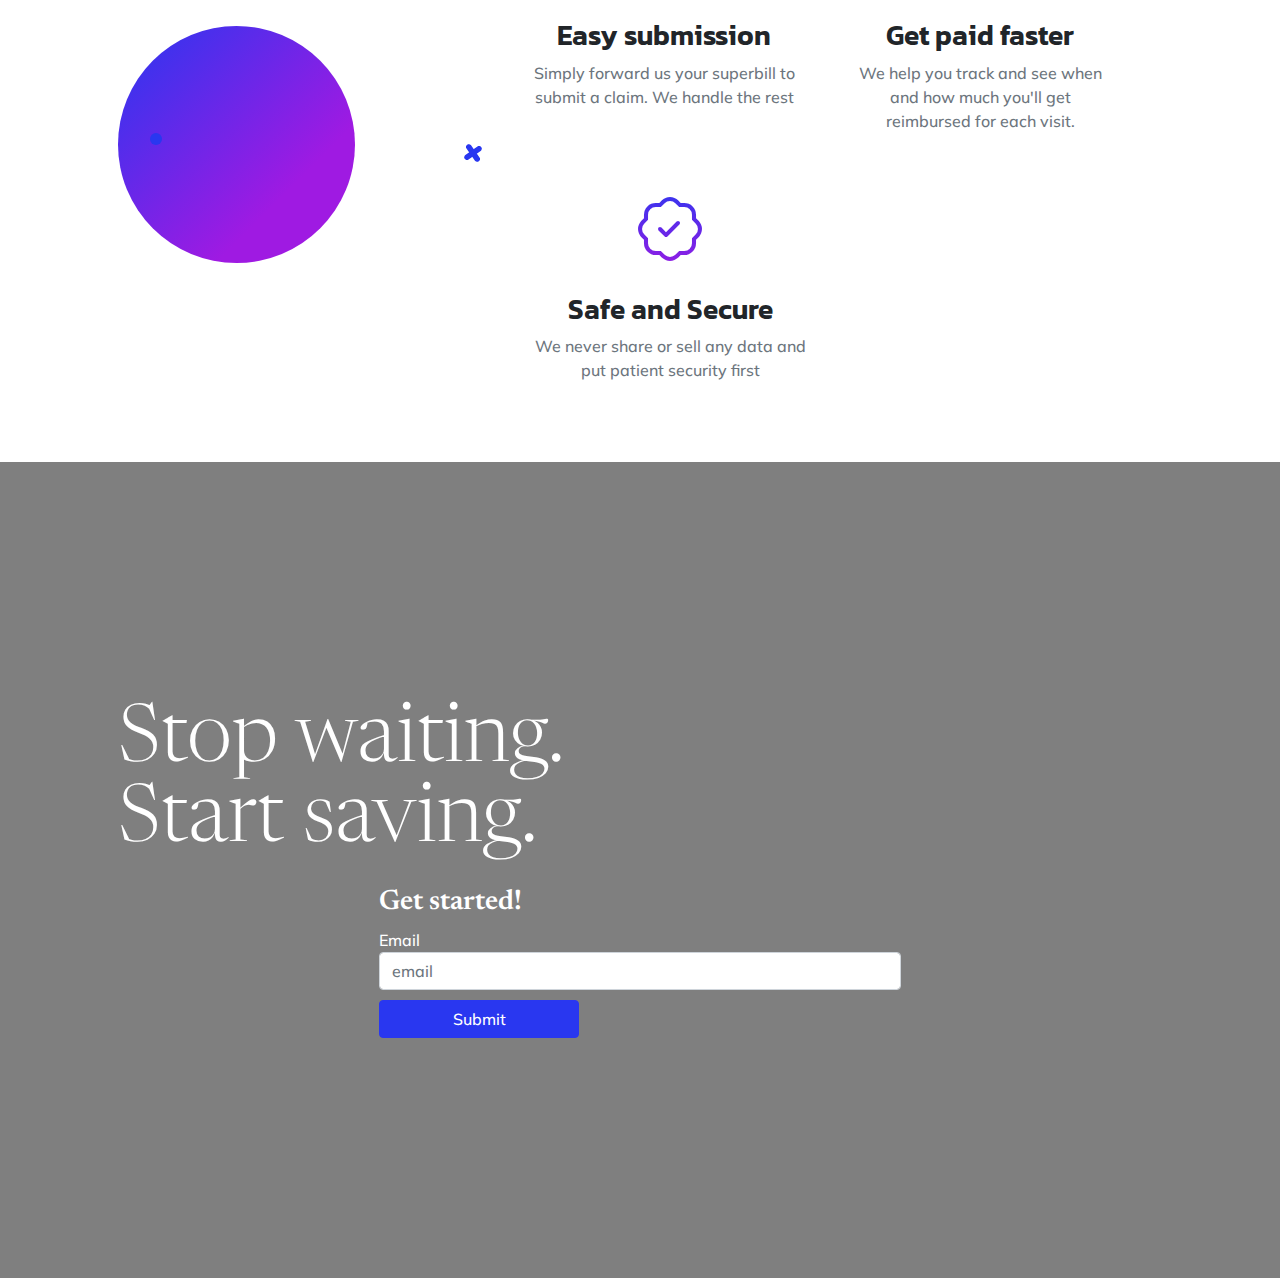
==== commit 935dac3a: "changes" ====
--- a/index.html
+++ b/index.html
@@ -22,31 +22,33 @@
     <!-- Core theme CSS (includes Bootstrap)-->
     <link href="css/styles.css" rel="stylesheet" />
     <!-- Google tag (gtag.js) -->
-<script async src="https://www.googletagmanager.com/gtag/js?id=G-S9ZMP44QH0"></script>
-<script>
-  window.dataLayer = window.dataLayer || [];
-  function gtag(){dataLayer.push(arguments);}
-  gtag('js', new Date());
+    <script async src="https://www.googletagmanager.com/gtag/js?id=G-S9ZMP44QH0"></script>
+    <script>
+        window.dataLayer = window.dataLayer || [];
+        function gtag() { dataLayer.push(arguments); }
+        gtag('js', new Date());
 
-  gtag('config', 'G-S9ZMP44QH0');
-</script>
-<!-- Meta Pixel Code -->
-<script>
-!function(f,b,e,v,n,t,s)
-{if(f.fbq)return;n=f.fbq=function(){n.callMethod?
-n.callMethod.apply(n,arguments):n.queue.push(arguments)};
-if(!f._fbq)f._fbq=n;n.push=n;n.loaded=!0;n.version='2.0';
-n.queue=[];t=b.createElement(e);t.async=!0;
-t.src=v;s=b.getElementsByTagName(e)[0];
-s.parentNode.insertBefore(t,s)}(window, document,'script',
-'https://connect.facebook.net/en_US/fbevents.js');
-fbq('init', '743054514490361');
-fbq('track', 'PageView');
-</script>
-<noscript><img height="1" width="1" style="display:none"
-src="https://www.facebook.com/tr?id=743054514490361&ev=PageView&noscript=1"
-/></noscript>
-<!-- End Meta Pixel Code -->
+        gtag('config', 'G-S9ZMP44QH0');
+    </script>
+    <!-- Meta Pixel Code -->
+    <script>
+        !function (f, b, e, v, n, t, s) {
+            if (f.fbq) return; n = f.fbq = function () {
+                n.callMethod ?
+                n.callMethod.apply(n, arguments) : n.queue.push(arguments)
+            };
+            if (!f._fbq) f._fbq = n; n.push = n; n.loaded = !0; n.version = '2.0';
+            n.queue = []; t = b.createElement(e); t.async = !0;
+            t.src = v; s = b.getElementsByTagName(e)[0];
+            s.parentNode.insertBefore(t, s)
+        }(window, document, 'script',
+            'https://connect.facebook.net/en_US/fbevents.js');
+        fbq('init', '743054514490361');
+        fbq('track', 'PageView');
+    </script>
+    <noscript><img height="1" width="1" style="display:none"
+            src="https://www.facebook.com/tr?id=743054514490361&ev=PageView&noscript=1" /></noscript>
+    <!-- End Meta Pixel Code -->
 </head>
 
 <body id="page-top">
@@ -61,7 +63,8 @@
             </button>
             <div class="collapse navbar-collapse" id="navbarResponsive">
                 <ul class="navbar-nav ms-auto me-4 my-3 my-lg-0">
-                    <li class="nav-item"><a class="nav-link me-lg-3" href="https://quiz.gettherapay.com">Take the quiz</a></li>
+                    <li class="nav-item"><a class="nav-link me-lg-3" href="https://quiz.gettherapay.com">Take the
+                            quiz</a></li>
                     <!-- <li class="nav-item"><a class="nav-link me-lg-3" href="#download">Sign Up</a></li> -->
                 </ul>
                 <a href="#emailForm" class="btn btn-primary rounded-pill px-3 mb-2 mb-lg-0">
@@ -80,8 +83,9 @@
                 <div class="col-lg-6">
                     <!-- Mashead text and app badges-->
                     <div class="mb-5 mb-lg-0 text-center text-lg-start">
-                        <h1 class="display-1 lh-1 mb-3">Save money on therapy</h1>
-                        <p class="lead fw-normal text-muted mb-5">Get back up to 80% back each week on your session. Free to start. We get paid when you do.</p>
+                        <h1 class="display-1 lh-1 mb-3">Same therapist, new price</h1>
+                        <p class="lead fw-normal text-muted mb-5">We get you back up to 80% back each week on your
+                            session. Free to start. We get paid when you do.</p>
                         <div class="d-flex flex-column flex-lg-row align-items-center">
                             <a href="#emailForm">
                                 <div class="btn btn-primary rounded-pill btn-lg">Get started</div>
@@ -122,7 +126,8 @@
                             </div>
                         </div> -->
                 </div>
-                <div class="col-lg-6 offset-lg-3" style="margin-top: 35px;align-items: center; justify-content: center; display: flex;">
+                <div class="col-lg-6 offset-lg-3"
+                    style="margin-top: 35px;align-items: center; justify-content: center; display: flex;">
                     <img src="./assets/john.png" style="height: 70px; width: 70px; border-radius: 100%;">
                     <div style="margin-left: 10px;padding-top: 10px;">
                         <b>John (Therapay Member)</b>
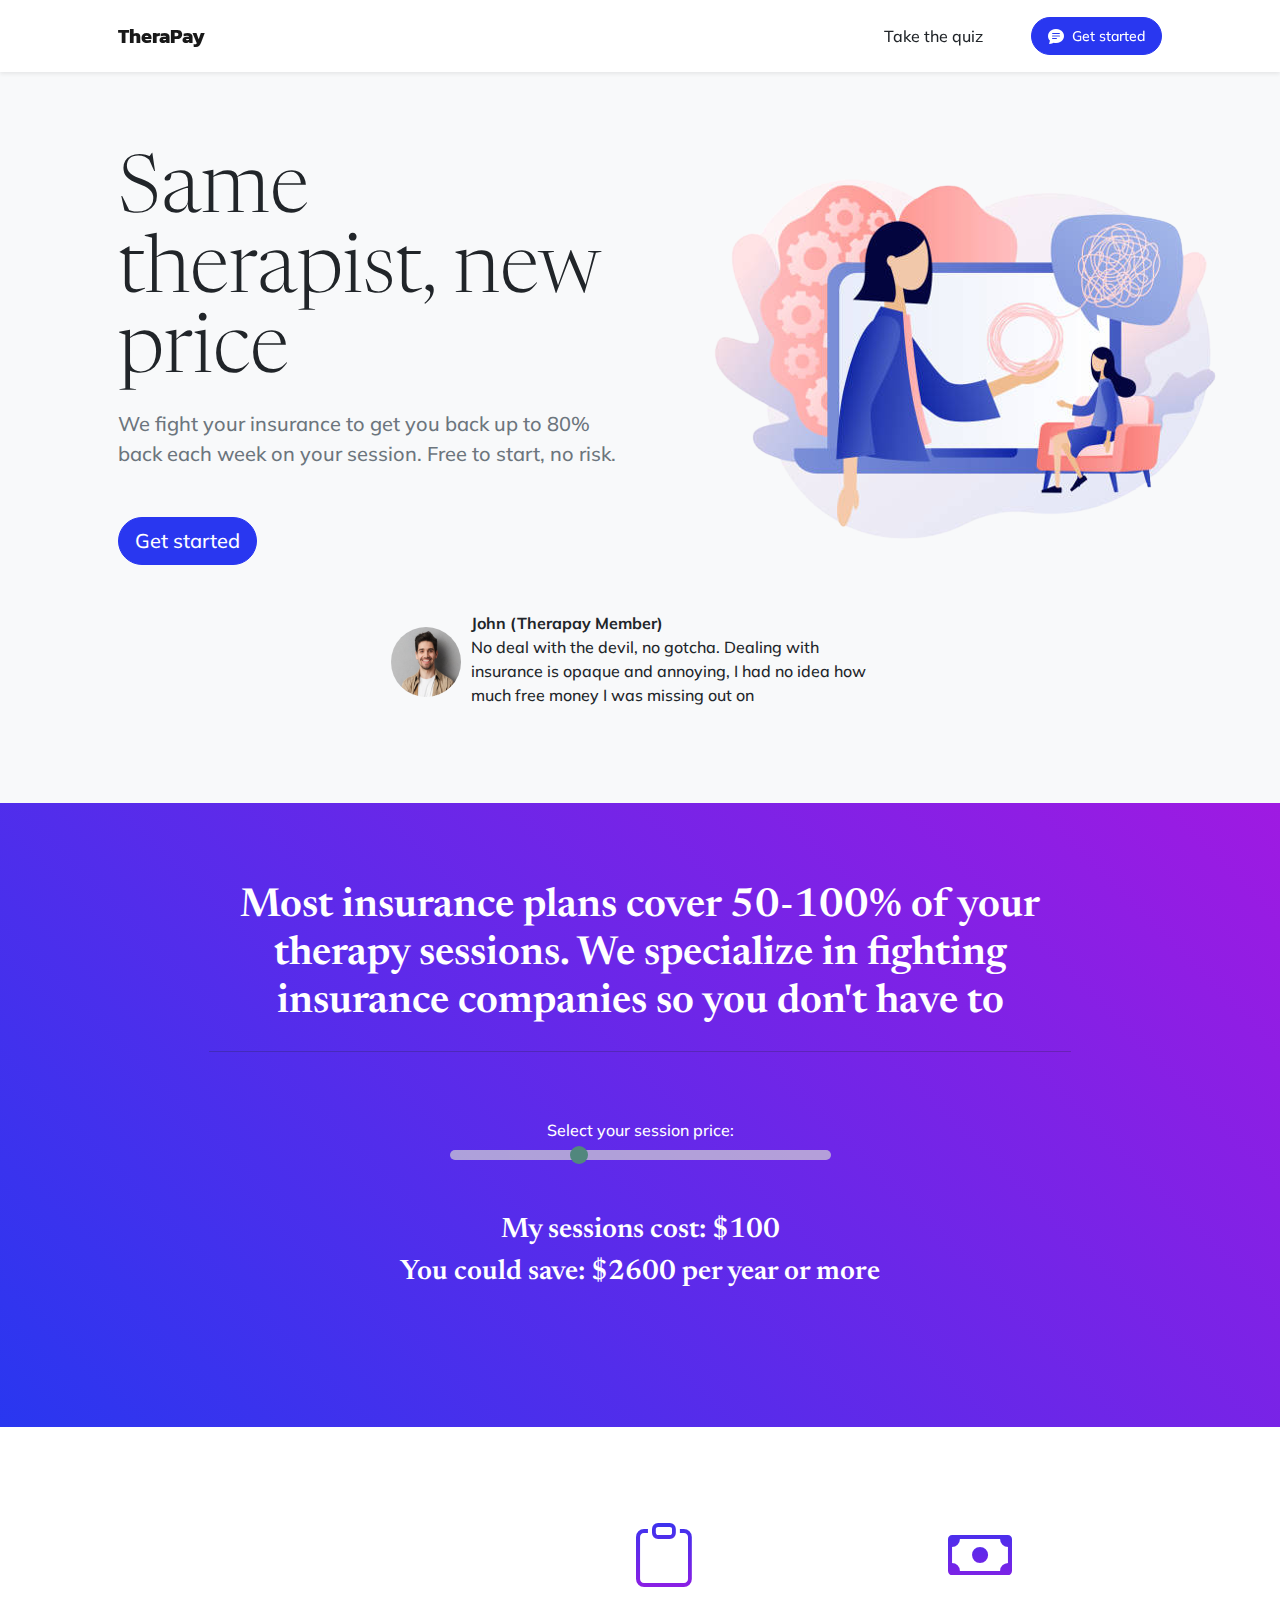
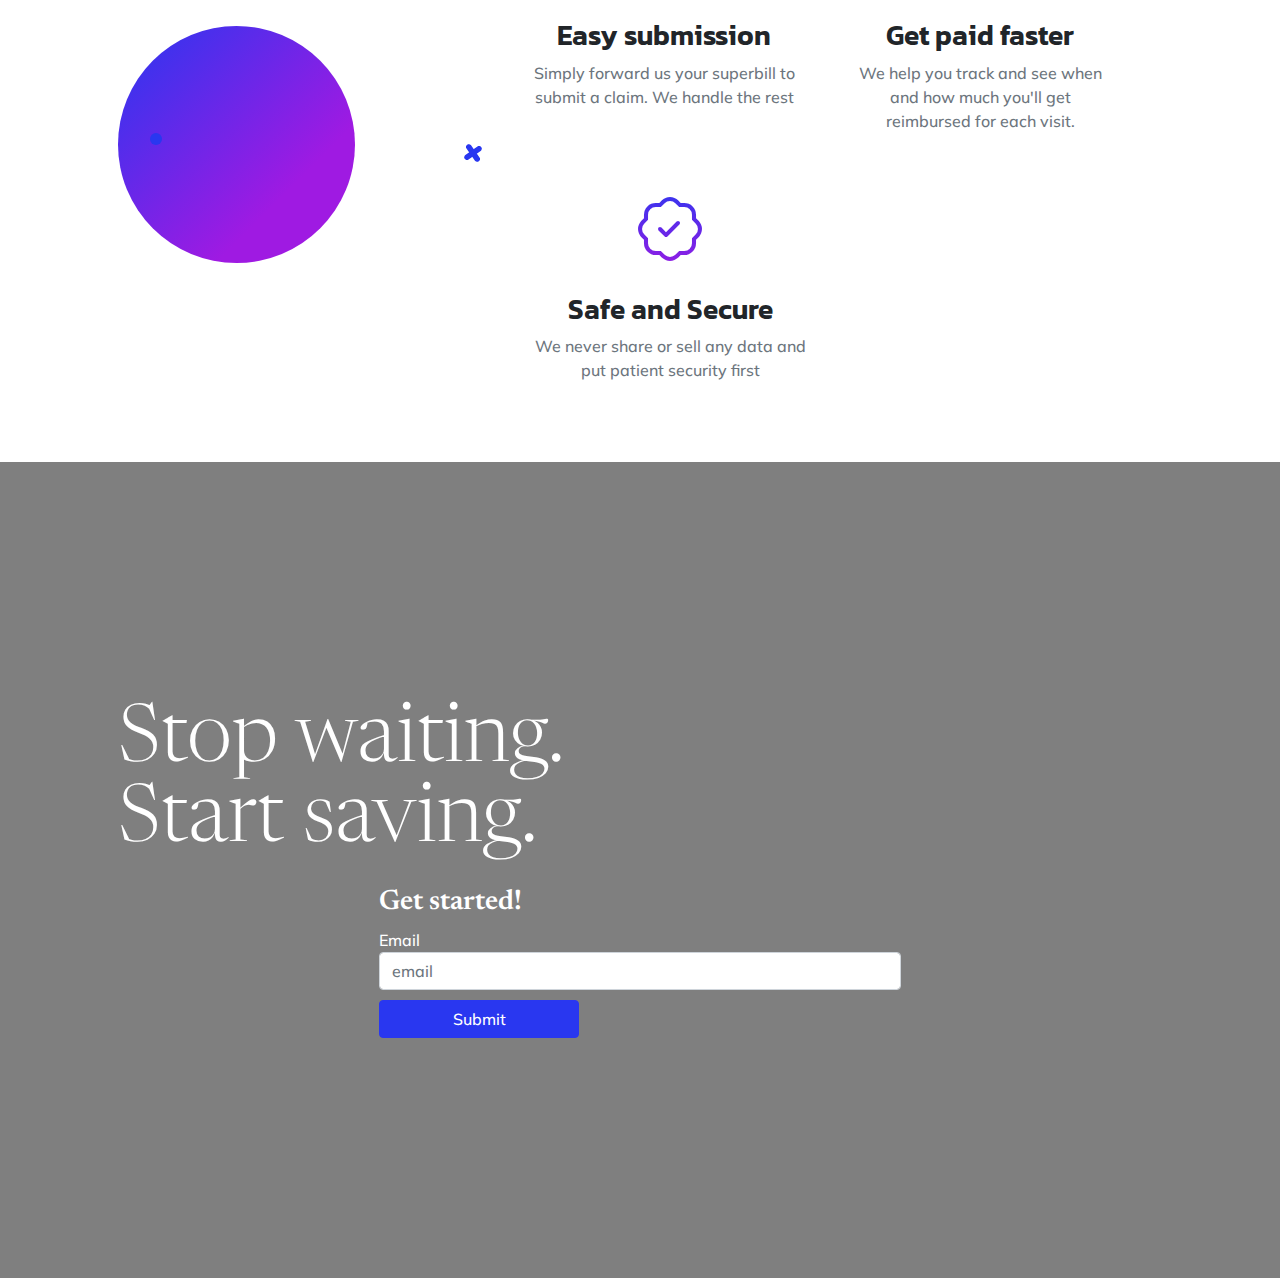
==== commit e2b8c7d5: "copy" ====
--- a/index.html
+++ b/index.html
@@ -84,8 +84,8 @@
                     <!-- Mashead text and app badges-->
                     <div class="mb-5 mb-lg-0 text-center text-lg-start">
                         <h1 class="display-1 lh-1 mb-3">Same therapist, new price</h1>
-                        <p class="lead fw-normal text-muted mb-5">We get you back up to 80% back each week on your
-                            session. Free to start. We get paid when you do.</p>
+                        <p class="lead fw-normal text-muted mb-5">We fight your insurance to get you back up to 80% back each week on your
+                            session. Free to start, no risk.</p>
                         <div class="d-flex flex-column flex-lg-row align-items-center">
                             <a href="#emailForm">
                                 <div class="btn btn-primary rounded-pill btn-lg">Get started</div>
